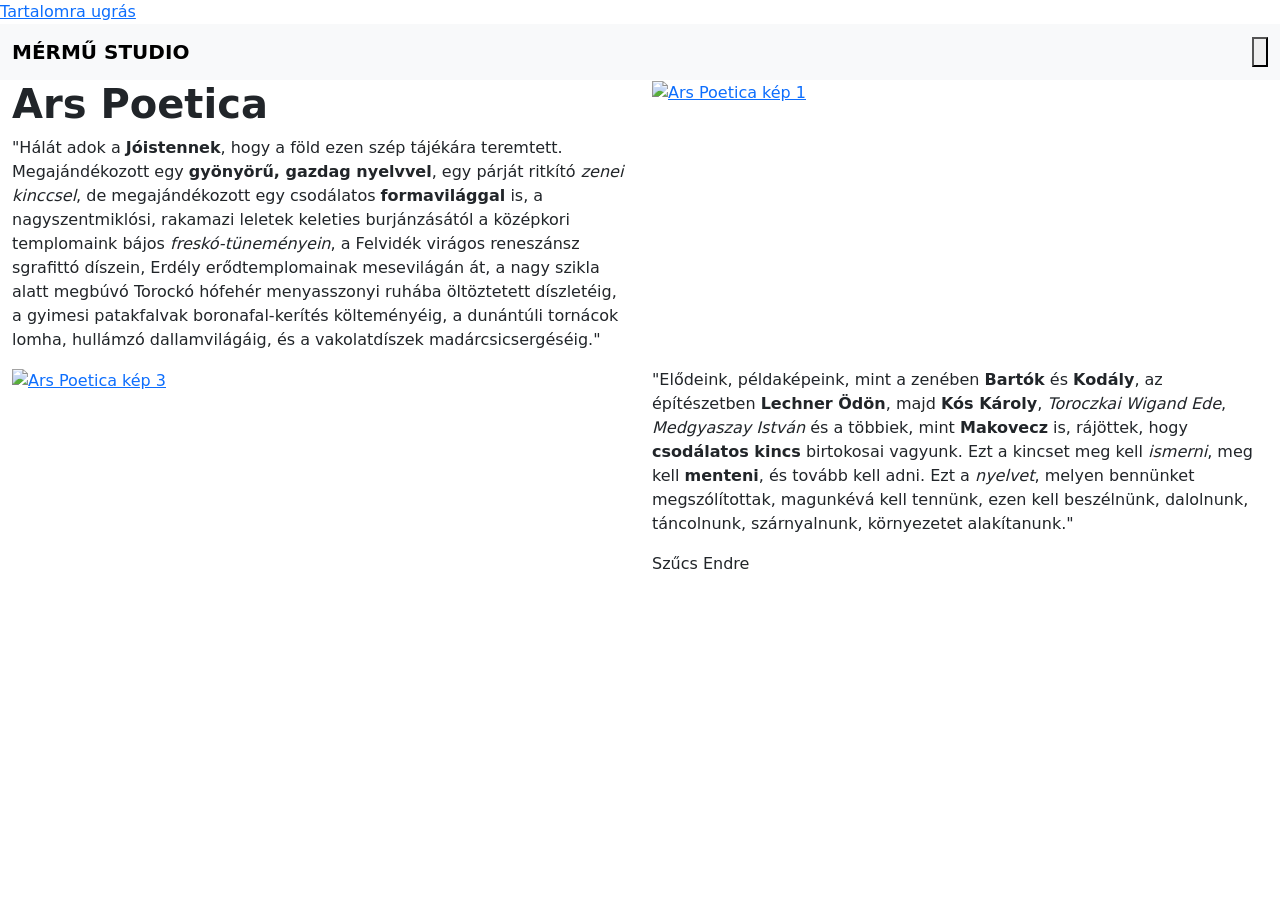
==== arspoetica.html @ ef4bb411 "05" ====
<!doctype html> 
<html lang="hu">
  <head>
    <meta charset="utf-8">
    <meta name="viewport" content="width=device-width, initial-scale=1, viewport-fit=cover">
    <title>Mérmű Studio - Ars Poetica</title>
    <link href="https://cdn.jsdelivr.net/npm/bootstrap@5.3.5/dist/css/bootstrap.min.css" rel="stylesheet" integrity="sha384-SgOJa3DmI69IUzQ2PVdRZhwQ+dy64/BUtbMJw1MZ8t5HZApcHrRKUc4W0kG879m7" crossorigin="anonymous">
    <link rel="preconnect" href="https://fonts.googleapis.com">
    <link rel="preconnect" href="https://fonts.gstatic.com" crossorigin>
    <link href="https://fonts.googleapis.com/css2?family=Poppins:ital,wght@0,100;0,200;0,300;0,400;0,500;0,600;0,700;0,800;0,900;1,100;1,200;1,300;1,400;1,500;1,600;1,700;1,800;1,900&display=swap" rel="stylesheet">
    <link rel="stylesheet" href="navbar2.css">
    <link rel="stylesheet" href="arspoetica.css">
    <link rel="stylesheet" href="print.css" media="print">

  </head>
  <body>
    <a href="#maincontent" class="skip-link">Tartalomra ugrás</a>
    <header>
      <nav class="navbar bg-body-tertiary ">
        <div class="container-fluid">
          <a class="navbar-brand" href="index.html"><strong>MÉRMŰ STUDIO</strong></a>
          <button class="menu" data-bs-toggle="offcanvas" data-bs-target="#offcanvasNavbar" aria-controls="offcanvasNavbar" aria-label="Toggle navigation">
            <img src="Képek/black-menu.png" alt="">
          </button>
          <div class="offcanvas offcanvas-end" tabindex="-1" id="offcanvasNavbar">
            <div class="offcanvas-header">
              <button type="button" class="btn-close" data-bs-dismiss="offcanvas" aria-label="Close"></button>
            </div>
            <div class="offcanvas-body">
              <ul class="navbar-nav justify-content-end flex-grow-1 pe-3">
                <li class="nav-item">
                  <a class="nav-link" href="index.html">Kezdőlap</a>
                </li>
                <li class="nav-item">
                  <a class="nav-link active" aria-current="page" href="arspoetica.html">Ars Poetica</a>
                </li>
                <li class="nav-item dropdown">
                  <a class="nav-link dropdown-toggle" href="#" role="button" data-bs-toggle="dropdown" aria-expanded="false">
                    Munkáink
                  </a>
                  <ul class="dropdown-menu">
                    <li><a class="dropdown-item" href="balatonfured.html">Balatonfüred - lakóépület</a></li>
                    <li><a class="dropdown-item" href="cs_schieszl.html">Csopak - szőlőhegyi présház</a></li>
                    <li><a class="dropdown-item" href="cs_cseresnyes.html">Csopak - kúria</a></li>
                    <li><a class="dropdown-item" href="dorgicse.html">Dörgicse - kúria</a></li>                    
                    <li><a class="dropdown-item" href="knp.html">Kiskunsági Nemzeti Park - tanösvény</a></li>                    
                    <li><a class="dropdown-item" href="kispiac.html">Kispest - Wekerle Piac</a></li>
                    <li><a class="dropdown-item" href="bvtpl.html">Budapest - Belvárosi Templom</a></li>                    
                  </ul>
                </li>
                <li class="nav-item">
                    <a class="nav-link" href="dijak.html">Díjak</a>
                </li>
                <li class="nav-item">
                    <a class="nav-link" href="szucs.html">Szűcs Endre Alapítvány</a>
                </li>
                <li class="nav-item">
                    <a class="nav-link" href="kapcsolat.html">Kapcsolat</a>
                </li>
              </ul>
            </div>
          </div>
        </div>
      </nav>
    </header>

    <main id="maincontent" class="container-fluid">
      <article>
        <div class="r1 row">
          <div class="txt col-12 col-lg-6">
            <h1><strong>Ars Poetica</strong></h1>
              <p>
              "Hálát adok a <strong>Jóistennek</strong>, hogy a föld ezen szép tájékára teremtett. Megajándékozott egy <strong>gyönyörű, gazdag nyelvvel</strong>, egy párját ritkító <em>zenei kinccsel</em>, de megajándékozott egy csodálatos <strong>formavilággal</strong> is, a nagyszentmiklósi, rakamazi leletek keleties burjánzásától a középkori templomaink bájos <em>freskó-tüneményein</em>, a Felvidék virágos reneszánsz sgrafittó díszein, Erdély erődtemplomainak mesevilágán át, a nagy szikla alatt megbúvó Torockó hófehér menyasszonyi ruhába öltöztetett díszletéig, a gyimesi patakfalvak boronafal-kerítés költeményéig, a dunántúli tornácok lomha, hullámzó dallamvilágáig, és a vakolatdíszek madárcsicsergéséig."
              </p>

          </div>
          <div class="img-col col-12 col-lg-6">
            <figure>
              <a href="Képek/szucsendre/ap1.png" target="_blank">
                <img src="Képek/szucsendre/ap1.png" alt="Ars Poetica kép 1" class="img-fluid thumbnail">
              </a>
            </figure>
          </div>
        </div>

        <div class="row">
          <div class="img-col col-12 col-lg-6 order-2 order-lg-1">
            <figure>
              <a href="Képek/szucsendre/ap3.png" target="_blank">
                <img src="Képek/szucsendre/ap3.png" alt="Ars Poetica kép 3" class="img-fluid">
              </a>
            </figure>
          </div>
          <div class="col-12 col-lg-6 order-1 order-lg-2">
              <p>
              "Elődeink, példaképeink, mint a zenében <strong>Bartók</strong> és <strong>Kodály</strong>, az építészetben <strong>Lechner Ödön</strong>, majd <strong>Kós Károly</strong>, <em>Toroczkai Wigand Ede</em>, <em>Medgyaszay István</em> és a többiek, mint <strong>Makovecz</strong> is, rájöttek, hogy <strong>csodálatos kincs</strong> birtokosai vagyunk. Ezt a kincset meg kell <em>ismerni</em>, meg kell <strong>menteni</strong>, és tovább kell adni. Ezt a <em>nyelvet</em>, melyen bennünket megszólítottak, magunkévá kell tennünk, ezen kell beszélnünk, dalolnunk, táncolnunk, szárnyalnunk, környezetet alakítanunk."
              </p>
            <aside>
              <p id="endre">Szűcs Endre</p>
            </aside>
          </div>
        </div>
      </article>
    </main>

    <script src="https://cdn.jsdelivr.net/npm/bootstrap@5.3.5/dist/js/bootstrap.bundle.min.js" integrity="sha384-k6d4wzSIapyDyv1kpU366/PK5hCdSbCRGRCMv+eplOQJWyd1fbcAu9OCUj5zNLiq" crossorigin="anonymous"></script>
  </body>
</html>
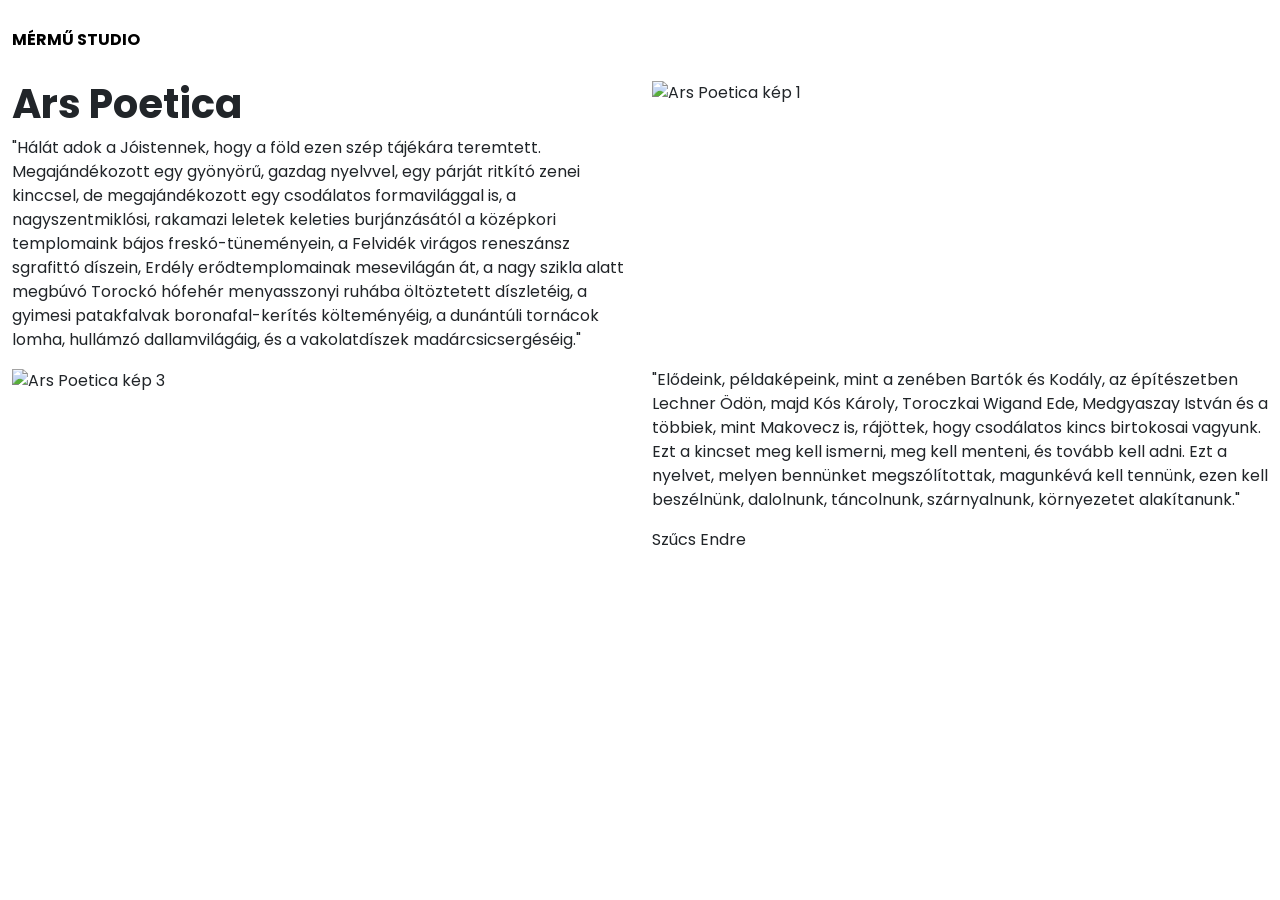
==== commit 749b66b1: "07" ====
--- a/arspoetica.html
+++ b/arspoetica.html
@@ -70,31 +70,26 @@
           <div class="txt col-12 col-lg-6">
             <h1><strong>Ars Poetica</strong></h1>
               <p>
-              "Hálát adok a <strong>Jóistennek</strong>, hogy a föld ezen szép tájékára teremtett. Megajándékozott egy <strong>gyönyörű, gazdag nyelvvel</strong>, egy párját ritkító <em>zenei kinccsel</em>, de megajándékozott egy csodálatos <strong>formavilággal</strong> is, a nagyszentmiklósi, rakamazi leletek keleties burjánzásától a középkori templomaink bájos <em>freskó-tüneményein</em>, a Felvidék virágos reneszánsz sgrafittó díszein, Erdély erődtemplomainak mesevilágán át, a nagy szikla alatt megbúvó Torockó hófehér menyasszonyi ruhába öltöztetett díszletéig, a gyimesi patakfalvak boronafal-kerítés költeményéig, a dunántúli tornácok lomha, hullámzó dallamvilágáig, és a vakolatdíszek madárcsicsergéséig."
+                "Hálát adok a Jóistennek, hogy a föld ezen szép tájékára teremtett. Megajándékozott egy gyönyörű, gazdag nyelvvel, egy párját ritkító zenei kinccsel, de megajándékozott egy csodálatos formavilággal is, a nagyszentmiklósi, rakamazi leletek keleties burjánzásától a középkori templomaink bájos freskó-tüneményein, a Felvidék virágos reneszánsz sgrafittó díszein, Erdély erődtemplomainak mesevilágán át, a nagy szikla alatt megbúvó Torockó hófehér menyasszonyi ruhába öltöztetett díszletéig, a gyimesi patakfalvak boronafal-kerítés költeményéig, a dunántúli tornácok lomha, hullámzó dallamvilágáig, és a vakolatdíszek madárcsicsergéséig."
               </p>
 
           </div>
           <div class="img-col col-12 col-lg-6">
-            <figure>
-              <a href="Képek/szucsendre/ap1.png" target="_blank">
+            
                 <img src="Képek/szucsendre/ap1.png" alt="Ars Poetica kép 1" class="img-fluid thumbnail">
-              </a>
-            </figure>
+
           </div>
         </div>
 
         <div class="row">
           <div class="img-col col-12 col-lg-6 order-2 order-lg-1">
-            <figure>
-              <a href="Képek/szucsendre/ap3.png" target="_blank">
+
                 <img src="Képek/szucsendre/ap3.png" alt="Ars Poetica kép 3" class="img-fluid">
-              </a>
-            </figure>
+    
           </div>
           <div class="col-12 col-lg-6 order-1 order-lg-2">
               <p>
-              "Elődeink, példaképeink, mint a zenében <strong>Bartók</strong> és <strong>Kodály</strong>, az építészetben <strong>Lechner Ödön</strong>, majd <strong>Kós Károly</strong>, <em>Toroczkai Wigand Ede</em>, <em>Medgyaszay István</em> és a többiek, mint <strong>Makovecz</strong> is, rájöttek, hogy <strong>csodálatos kincs</strong> birtokosai vagyunk. Ezt a kincset meg kell <em>ismerni</em>, meg kell <strong>menteni</strong>, és tovább kell adni. Ezt a <em>nyelvet</em>, melyen bennünket megszólítottak, magunkévá kell tennünk, ezen kell beszélnünk, dalolnunk, táncolnunk, szárnyalnunk, környezetet alakítanunk."
-              </p>
+              "Elődeink, példaképeink, mint a zenében Bartók és Kodály, az építészetben Lechner Ödön, majd Kós Károly, Toroczkai Wigand Ede, Medgyaszay István és a többiek, mint Makovecz is, rájöttek, hogy csodálatos kincs birtokosai vagyunk. Ezt a kincset meg kell ismerni, meg kell menteni, és tovább kell adni. Ezt a nyelvet, melyen bennünket megszólítottak, magunkévá kell tennünk, ezen kell beszélnünk, dalolnunk, táncolnunk, szárnyalnunk, környezetet alakítanunk."              </p>
             <aside>
               <p id="endre">Szűcs Endre</p>
             </aside>
--- a/navbar2.css
+++ b/navbar2.css
@@ -0,0 +1,70 @@
+body{
+    font-family: 'Poppins', sans-serif;
+}
+
+.navbar, .navbar *{
+    font-family: 'Poppins', sans-serif;
+    font-size: 1rem;
+}
+
+.navbar{
+    height: 5rem;
+    background-color: transparent !important;
+}
+
+.menu{
+    border: none;
+    background-color: transparent;
+}
+
+.menu img{
+    height: 1.5rem;
+}
+
+button.btn-close:focus, button.btn-close:active{
+    box-shadow: none;
+}
+
+#offcanvasNavbar{
+    
+}
+
+.offcanvas-header{
+    margin: 1rem;
+}
+
+.dropdown-menu .dropdown-item:active{
+    background-color: white;
+    color: black;
+}
+
+form {
+        max-width: 800px;
+        margin: 2rem auto;
+        padding: 1rem;
+      }
+
+.skip-link {
+  position: absolute;
+  top: -40px;
+  left: 0;
+  background: #000;
+  color: #fff;
+  padding: 8px 16px;
+  z-index: 100;
+  text-decoration: none;
+  font-weight: 600;
+  font-family: 'Poppins', sans-serif;
+  transition: top 0.3s ease;
+}
+
+.skip-link:focus {
+  top: 0;
+}
+
+table.table a {
+    color: black;
+}
+table.table a:visited {
+    color: gray;
+}
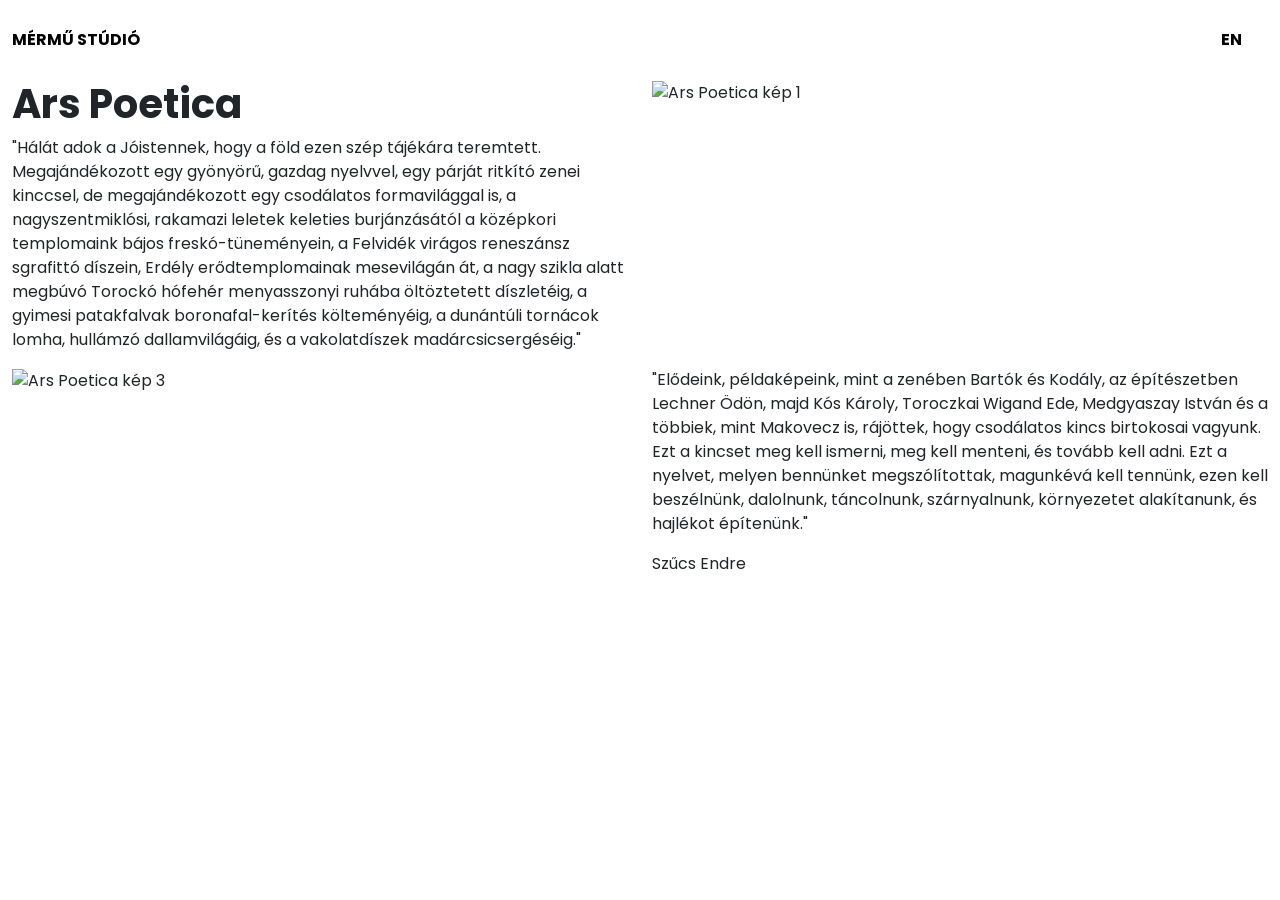
==== commit 1ecbb3c5: "en01" ====
--- a/arspoetica.html
+++ b/arspoetica.html
@@ -8,96 +8,55 @@
     <link rel="preconnect" href="https://fonts.googleapis.com">
     <link rel="preconnect" href="https://fonts.gstatic.com" crossorigin>
     <link href="https://fonts.googleapis.com/css2?family=Poppins:ital,wght@0,100;0,200;0,300;0,400;0,500;0,600;0,700;0,800;0,900;1,100;1,200;1,300;1,400;1,500;1,600;1,700;1,800;1,900&display=swap" rel="stylesheet">
-    <link rel="stylesheet" href="navbar2.css">
+    <link rel="stylesheet" href="navbar.css">
     <link rel="stylesheet" href="arspoetica.css">
-    <link rel="stylesheet" href="print.css" media="print">
 
   </head>
   <body>
-    <a href="#maincontent" class="skip-link">Tartalomra ugrás</a>
-    <header>
-      <nav class="navbar bg-body-tertiary ">
-        <div class="container-fluid">
-          <a class="navbar-brand" href="index.html"><strong>MÉRMŰ STUDIO</strong></a>
-          <button class="menu" data-bs-toggle="offcanvas" data-bs-target="#offcanvasNavbar" aria-controls="offcanvasNavbar" aria-label="Toggle navigation">
-            <img src="Képek/black-menu.png" alt="">
-          </button>
-          <div class="offcanvas offcanvas-end" tabindex="-1" id="offcanvasNavbar">
-            <div class="offcanvas-header">
-              <button type="button" class="btn-close" data-bs-dismiss="offcanvas" aria-label="Close"></button>
-            </div>
-            <div class="offcanvas-body">
-              <ul class="navbar-nav justify-content-end flex-grow-1 pe-3">
-                <li class="nav-item">
-                  <a class="nav-link" href="index.html">Kezdőlap</a>
-                </li>
-                <li class="nav-item">
-                  <a class="nav-link active" aria-current="page" href="arspoetica.html">Ars Poetica</a>
-                </li>
-                <li class="nav-item dropdown">
-                  <a class="nav-link dropdown-toggle" href="#" role="button" data-bs-toggle="dropdown" aria-expanded="false">
-                    Munkáink
-                  </a>
-                  <ul class="dropdown-menu">
-                    <li><a class="dropdown-item" href="balatonfured.html">Balatonfüred - lakóépület</a></li>
-                    <li><a class="dropdown-item" href="cs_schieszl.html">Csopak - szőlőhegyi présház</a></li>
-                    <li><a class="dropdown-item" href="cs_cseresnyes.html">Csopak - kúria</a></li>
-                    <li><a class="dropdown-item" href="dorgicse.html">Dörgicse - kúria</a></li>                    
-                    <li><a class="dropdown-item" href="knp.html">Kiskunsági Nemzeti Park - tanösvény</a></li>                    
-                    <li><a class="dropdown-item" href="kispiac.html">Kispest - Wekerle Piac</a></li>
-                    <li><a class="dropdown-item" href="bvtpl.html">Budapest - Belvárosi Templom</a></li>                    
-                  </ul>
-                </li>
-                <li class="nav-item">
-                    <a class="nav-link" href="dijak.html">Díjak</a>
-                </li>
-                <li class="nav-item">
-                    <a class="nav-link" href="szucs.html">Szűcs Endre Alapítvány</a>
-                </li>
-                <li class="nav-item">
-                    <a class="nav-link" href="kapcsolat.html">Kapcsolat</a>
-                </li>
-              </ul>
-            </div>
-          </div>
-        </div>
-      </nav>
-    </header>
+    <header id="navbar"></header>
+    <script>
+      fetch("navbar.html")
+        .then(res => res.text())
+        .then(html => {
+          document.getElementById("navbar").innerHTML = html;
+          document.querySelector(".navbar").classList.add("navbar-light");
+
+          initLanguage();
+        });
+    </script>
+
 
     <main id="maincontent" class="container-fluid">
       <article>
         <div class="r1 row">
           <div class="txt col-12 col-lg-6">
-            <h1><strong>Ars Poetica</strong></h1>
-              <p>
-                "Hálát adok a Jóistennek, hogy a föld ezen szép tájékára teremtett. Megajándékozott egy gyönyörű, gazdag nyelvvel, egy párját ritkító zenei kinccsel, de megajándékozott egy csodálatos formavilággal is, a nagyszentmiklósi, rakamazi leletek keleties burjánzásától a középkori templomaink bájos freskó-tüneményein, a Felvidék virágos reneszánsz sgrafittó díszein, Erdély erődtemplomainak mesevilágán át, a nagy szikla alatt megbúvó Torockó hófehér menyasszonyi ruhába öltöztetett díszletéig, a gyimesi patakfalvak boronafal-kerítés költeményéig, a dunántúli tornácok lomha, hullámzó dallamvilágáig, és a vakolatdíszek madárcsicsergéséig."
-              </p>
-
+            <h1><strong data-i18n="ars_title">Ars Poetica</strong></h1>
+            <p data-i18n="ars_text_1">
+              "Hálát adok a Jóistennek, hogy a föld ezen szép tájékára teremtett. Megajándékozott egy gyönyörű, gazdag nyelvvel, egy párját ritkító zenei kinccsel, de megajándékozott egy csodálatos formavilággal is, a nagyszentmiklósi, rakamazi leletek keleties burjánzásától a középkori templomaink bájos freskó-tüneményein, a Felvidék virágos reneszánsz sgrafittó díszein, Erdély erődtemplomainak mesevilágán át, a nagy szikla alatt megbúvó Torockó hófehér menyasszonyi ruhába öltöztetett díszletéig, a gyimesi patakfalvak boronafal-kerítés költeményéig, a dunántúli tornácok lomha, hullámzó dallamvilágáig, és a vakolatdíszek madárcsicsergéséig."
+            </p>
           </div>
           <div class="img-col col-12 col-lg-6">
-            
-                <img src="Képek/szucsendre/ap1.png" alt="Ars Poetica kép 1" class="img-fluid thumbnail">
-
+            <img src="Képek/szucsendre/ap1.png" alt="Ars Poetica kép 1" class="img-fluid thumbnail">
           </div>
         </div>
 
         <div class="row">
           <div class="img-col col-12 col-lg-6 order-2 order-lg-1">
-
-                <img src="Képek/szucsendre/ap3.png" alt="Ars Poetica kép 3" class="img-fluid">
-    
+            <img src="Képek/szucsendre/ap3.png" alt="Ars Poetica kép 3" class="img-fluid">
           </div>
           <div class="col-12 col-lg-6 order-1 order-lg-2">
-              <p>
-              "Elődeink, példaképeink, mint a zenében Bartók és Kodály, az építészetben Lechner Ödön, majd Kós Károly, Toroczkai Wigand Ede, Medgyaszay István és a többiek, mint Makovecz is, rájöttek, hogy csodálatos kincs birtokosai vagyunk. Ezt a kincset meg kell ismerni, meg kell menteni, és tovább kell adni. Ezt a nyelvet, melyen bennünket megszólítottak, magunkévá kell tennünk, ezen kell beszélnünk, dalolnunk, táncolnunk, szárnyalnunk, környezetet alakítanunk."              </p>
+            <p data-i18n="ars_text_2">
+              "Elődeink, példaképeink, mint a zenében Bartók és Kodály, az építészetben Lechner Ödön, majd Kós Károly, Toroczkai Wigand Ede, Medgyaszay István és a többiek, mint Makovecz is, rájöttek, hogy csodálatos kincs birtokosai vagyunk. Ezt a kincset meg kell ismerni, meg kell menteni, és tovább kell adni. Ezt a nyelvet, melyen bennünket megszólítottak, magunkévá kell tennünk, ezen kell beszélnünk, dalolnunk, táncolnunk, szárnyalnunk, környezetet alakítanunk, és hajlékot építenünk."              
+            </p>
             <aside>
-              <p id="endre">Szűcs Endre</p>
+              <p id="endre" data-i18n="ars_author">Szűcs Endre</p>
             </aside>
           </div>
         </div>
       </article>
     </main>
 
+    <script src="lang.js"></script>
     <script src="https://cdn.jsdelivr.net/npm/bootstrap@5.3.5/dist/js/bootstrap.bundle.min.js" integrity="sha384-k6d4wzSIapyDyv1kpU366/PK5hCdSbCRGRCMv+eplOQJWyd1fbcAu9OCUj5zNLiq" crossorigin="anonymous"></script>
   </body>
-</html>
+</html>
--- a/navbar.css
+++ b/navbar.css
@@ -0,0 +1,131 @@
+
+body{
+    font-family: 'Poppins', sans-serif;
+}
+
+.navbar, .navbar *{
+    font-family: 'Poppins', sans-serif;
+    font-size: 1rem;
+}
+
+.navbar{
+    height: 5rem;
+    background-color: transparent !important;
+}
+
+.navbar-brand{
+    font-weight: bolder;
+}
+
+.menu{
+    border: none;
+    background-color: transparent;
+}
+
+.menu img{
+    height: 1.5rem;
+}
+
+button.btn-close{
+  padding: 0.5rem 0 0 0.7;
+}
+
+button.btn-close:focus, button.btn-close:active {
+  box-shadow: none;
+}
+.offcanvas-header {
+  margin: 1rem;
+}
+
+.dropdown-menu .dropdown-item:active {
+  background-color: white;
+  color: black;
+}
+
+#lang-toggle {
+  border: none;
+  background: transparent;
+  cursor: pointer;
+  font-weight: bolder;
+  font-size: 1rem;
+}
+
+.navbar-light #lang-toggle {
+  color: black;
+}
+
+.navbar-dark #lang-toggle {
+  color: rgb(255, 255, 255);
+}
+
+/* LIGHT változat */
+.navbar.navbar-light .navbar-brand {
+  color: black;
+}
+.navbar.navbar-light .menu-icon {
+  content: url("Képek/black-menu.png");
+}
+.navbar.navbar-light .offcanvas {
+  background-color: white;
+  opacity: 1;
+}
+
+/* DARK változat */
+.navbar.navbar-dark .navbar-brand {
+  color: white;
+}
+.navbar.navbar-dark .menu-icon {
+  content: url("Képek/white-menu.png");
+}
+.navbar.navbar-dark .offcanvas {
+  background-color: white;
+}
+
+.navbar.navbar-dark .offcanvas *{
+    color: black;
+}
+
+/*form*/
+
+form {
+        max-width: 800px;
+        margin: 2rem auto;
+        padding: 1rem;
+      }
+
+#del, #send{
+    background-color: rgb(255, 255, 255);
+    border: rgb(226, 226, 226) solid 1px;
+    color: rgb(31, 31, 31);
+    padding: 12px;
+    border-radius: 3px;
+}
+
+#send:hover, #del:hover{
+    background-color: rgb(243, 243, 243);
+}
+
+#send:active, #del:active{
+    background-color: rgb(213, 213, 213);
+}
+
+#tel
+{
+    text-decoration: underline;
+    color: white;
+}
+
+/*Background*/
+
+.bg-image{
+    position: fixed;
+    top: 0;
+    left: 0;
+    width: 100%;
+    height: 100dvh;
+    background-image: url('Képek/dijak/04_szigliget.png');
+    background-size: cover;
+    background-position: 61%;
+    filter: brightness(60%);
+    z-index: -1;  
+}
